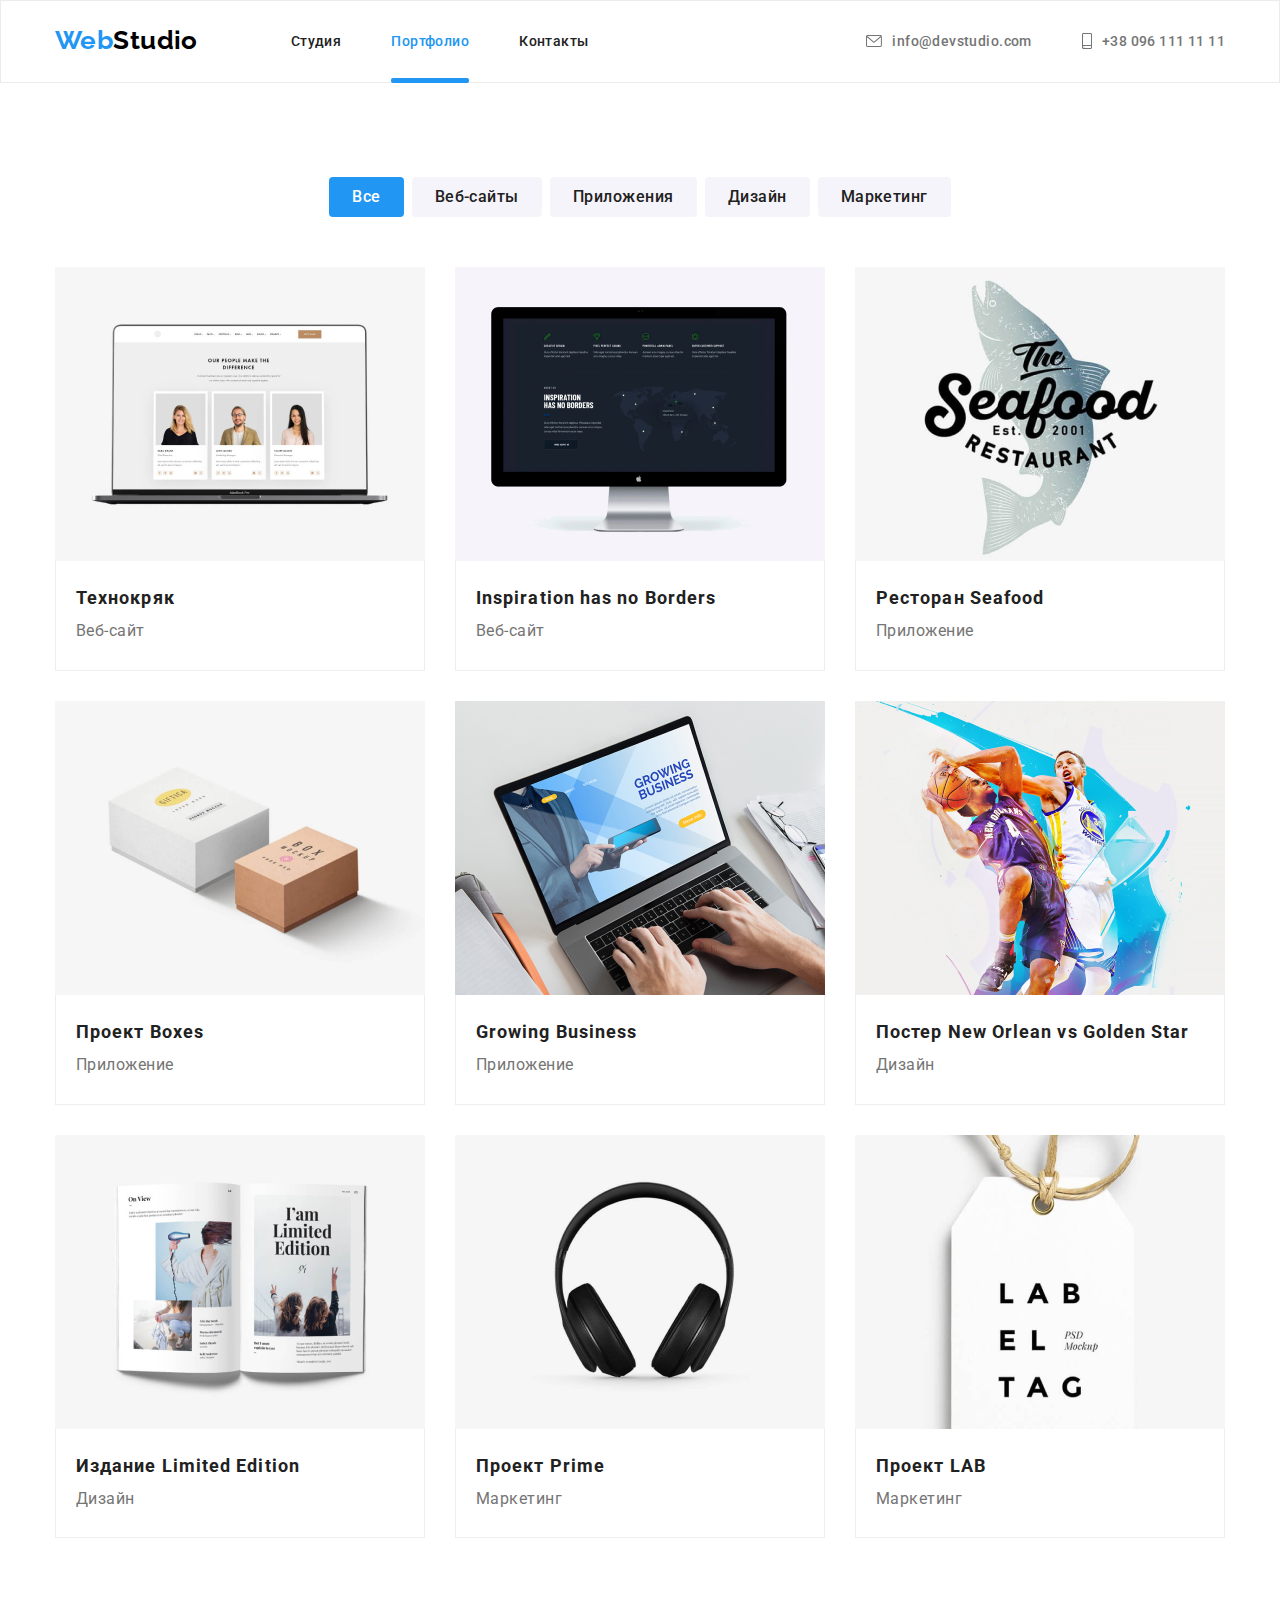
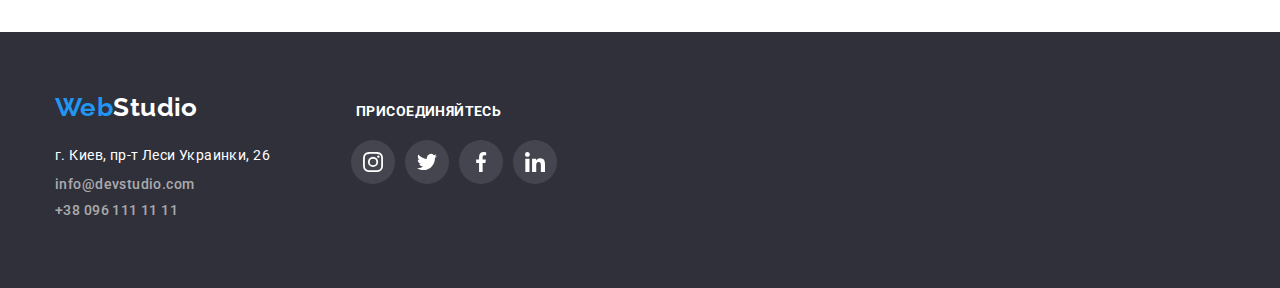
==== portfolio.html @ 70e54691 "copy" ====
<!DOCTYPE html>
<html lang="ru">

<head>
    <meta charset="UTF-8">
    <meta http-equiv="X-UA-Compatible" content="IE=edge">
    <meta name="viewport" content="width=device-width, initial-scale=1.0">
    <title>Web studio</title>

    <link rel="preconnect" href="https://fonts.googleapis.com">
    <link rel="preconnect" href="https://fonts.gstatic.com" crossorigin>
    <link
        href="https://fonts.googleapis.com/css2?family=Raleway:wght@400;700&family=Roboto:wght@400;500;700;900&display=swap"
        rel="stylesheet">

    <link rel="stylesheet" href="https://cdnjs.cloudflare.com/ajax/libs/modern-normalize/1.1.0/modern-normalize.min.css">

    <link rel="stylesheet" href="./CSS/style.css">
</head>

<body>

    <!-- Шапка  -->
    <header class="page-header">
        <div class="container main-nav cont-size">
            <nav class="main-nav">
                <div class="logohead"><a class="logo" href="index.html">Web<span class="studio-head">Studio</span></a></div>
                <ul class="site-nav list">
                    <li class="item"><a href="./index.html" class="link menu-link">Студия</a></li>
                    <li class="item"><a href="./portfolio.html" class="link menu-link current">Портфолио</a></li>
                    <li class="item"><a href="" class="link menu-link">Контакты</a></li>
                </ul>
            </nav>
    
            <ul class="contacts list cont-list">
                <li class="item item-icon">
                    <a href="mailto:info@devstudio.com" class="link">
                        <svg class="icon icon-header" width="16" height="12">
                            <use class="hover" href="./Img/symbol-defs.svg#icon-envelope"></use>
                        </svg>
                        info@devstudio.com</a></li>
            
                <li class="item item-icon">
                    <a href="tel:+380961111111" class="link">
                        <svg class="icon icon-header" width="10" height="16">
                            <use class="hover" href="./Img/symbol-defs.svg#icon-smartphone"></use>
                        </svg>
                        +38 096 111 11 11</a></li>
            </ul>
        </div>
    </header>

    <!-- Портфолио -->
        <main>
            <section class="section portfolio">
                    <div class="container filtr-cont flex-container">
                        <h1 class="visually-hidden">Портфолио</h1>
                            <ul class="filtr list">
                                <li class="button-item">
                                    <button type="button" class="button all">Все</button>
                                </li>

                                <li class="button-item">
                                    <button type="button" class="button">Веб-сайты</button>
                                </li>

                                <li class="button-item">
                                    <button type="button" class="button">Приложения</button>
                                </li>

                                <li class="button-item">
                                    <button type="button" class="button">Дизайн</button>
                                </li>

                                <li class="button-item">
                                    <button type="button" class="button">Маркетинг</button>
                                </li>
                            </ul>
                        
                            <ul class="cards list flex-cards">
                                <li class="flex-element">
                                    <a class="link link-card" href="">
                                        <div class="overlay thumb">
                                            <img src="./Img/portfolio/web-site/img-1.jpg" alt="картинка" width="370" height="294">
                                            <p class="overlay-text">
                                                Технокряк это современная площадка распространения коронавируса. Компании используют эту платформу для цифрового
                                                шпионажа и атак на защищённые сервера конкурентов.
                                            </p>
                                        </div>
                                        <div class="info-card">
                                            <h2 class="card-header">Технокряк</h2>
                                            <p class="card-tittle">Веб-сайт</p>
                                        </div>
                                    </a>
                                </li>

                                <li class="flex-element">
                                    <a class="link link-card" href="">
                                        <div class="overlay thumb">
                                            <img src="./Img/portfolio/web-site/img.jpg" alt="картинка" width="370" height="294">
                                            <p class="overlay-text">
                                                Технокряк это современная площадка распространения коронавируса. Компании используют эту платформу для цифрового
                                                шпионажа и атак на защищённые сервера конкурентов.
                                            </p>
                                        </div>
                                        
                                        <div class="info-card">
                                            <h2 class="card-header" lang="en">Inspiration has no Borders</h2>
                                            <p class="card-tittle">Веб-сайт</p>
                                        </div>
                                    </a>
                                </li>

                                <li class="flex-element">
                                    <a class="link link-card" href="">
                                        <div class="overlay thumb">
                                            <img src="./Img/portfolio/programs/img.jpg" alt="картинка" width="370" height="294">
                                            <p class="overlay-text">
                                                Технокряк это современная площадка распространения коронавируса. Компании используют эту платформу для цифрового
                                                шпионажа и атак на защищённые сервера конкурентов.
                                            </p>
                                        </div>
                                        
                                        <div class="info-card">
                                            <h2 class="card-header">Ресторан Seafood</h2>
                                            <p class="card-tittle">Приложение</p>
                                        </div>
                                    </a>
                                </li>

                                <li class="flex-element">
                                    <a class="link link-card" href="">
                                        <div class="overlay thumb">
                                            <img src="./Img/portfolio/programs/img-1.jpg" alt="картинка" width="370" height="294">
                                            <p class="overlay-text">
                                                Технокряк это современная площадка распространения коронавируса. Компании используют эту платформу для цифрового
                                                шпионажа и атак на защищённые сервера конкурентов.
                                            </p>
                                        </div>
                                        
                                        <div class="info-card">
                                            <h2 class="card-header">Проект Boxes</h2>
                                            <p class="card-tittle">Приложение</p>
                                        </div>
                                    </a>
                                </li>

                                <li class="flex-element">
                                    <a class="link link-card" href="">
                                        <div class="overlay thumb">
                                            <img src="./Img/portfolio/programs/img-2.jpg" alt="картинка" width="370" height="294">
                                            <p class="overlay-text">
                                                Технокряк это современная площадка распространения коронавируса. Компании используют эту платформу для цифрового
                                                шпионажа и атак на защищённые сервера конкурентов.
                                            </p>
                                        </div>
                                        
                                        <div class="info-card">
                                            <h2 class="card-header">Growing Business</h2>
                                            <p class="card-tittle">Приложение</p>
                                        </div>
                                    </a>
                                </li>

                                <li class="flex-element">
                                    <a class="link link-card" href="">
                                        <div class="overlay thumb">
                                            <img src="./Img/portfolio/disain/img.jpg" alt="картинка" width="370" height="294">
                                            <p class="overlay-text">
                                                Технокряк это современная площадка распространения коронавируса. Компании используют эту платформу для цифрового
                                                шпионажа и атак на защищённые сервера конкурентов.
                                            </p>
                                        </div>
                                        
                                        <div class="info-card">
                                            <h2 class="card-header">Постер New Orlean vs Golden Star</h2>
                                            <p class="card-tittle">Дизайн</p>
                                        </div>
                                    </a>
                                </li>

                                <li class="flex-element">
                                    <a class="link link-card" href="">
                                        <div class="overlay thumb">
                                            <img src="./Img/portfolio/disain/img-1.jpg" alt="картинка" width="370" height="294">
                                            <p class="overlay-text">
                                                Технокряк это современная площадка распространения коронавируса. Компании используют эту платформу для цифрового
                                                шпионажа и атак на защищённые сервера конкурентов.
                                            </p>
                                        </div>
                                        
                                        <div class="info-card">
                                            <h2 class="card-header">Издание Limited Edition</h2>
                                            <p class="card-tittle">Дизайн</p>
                                        </div>
                                    </a>
                                </li>

                                <li class="flex-element">
                                    <a class="link link-card" href="">
                                        <div class="overlay thumb">
                                            <img src="./Img/portfolio/marketing/img.jpg" alt="картинка" width="370" height="294">
                                            <p class="overlay-text">
                                                Технокряк это современная площадка распространения коронавируса. Компании используют эту платформу для цифрового
                                                шпионажа и атак на защищённые сервера конкурентов.
                                            </p>
                                        </div>
                                        
                                        <div class="info-card">
                                            <h2 class="card-header">Проект Prime</h2>
                                            <p class="card-tittle">Маркетинг</p>
                                        </div>
                                    </a>
                                </li>

                                <li class="flex-element">
                                    <a class="link link-card" href="">
                                        <div class="overlay thumb">
                                            <img src="./Img/portfolio/marketing/img-1.jpg" alt="картинка" width="370" height="294">
                                            <p class="overlay-text">
                                                Технокряк это современная площадка распространения коронавируса. Компании используют эту платформу для цифрового
                                                шпионажа и атак на защищённые сервера конкурентов.
                                            </p>
                                        </div>
                                        
                                        <div class="info-card">
                                            <h2 class="card-header">Проект LAB</h2>
                                            <p class="card-tittle">Маркетинг</p>
                                        </div>
                                    </a>
                                </li>                                                      
                            </ul>
                        </div>
                
            </section>
        </main>

    <!-- Футер -->
    <footer class="footer">
        <div class="container posicion-foot">
            <div class=" container-footer">
                <a class="logo footer-logo" href="">Web<span class="studio">Studio</span></a>
                <address class="adres">
                    <a class="place placed" href="" target="_blank" rel="noopener noreferrer">г. Киев, пр-т Леси Украинки,
                        26</a>
                    <ul class="contacts list contacts-footer">
                        <li class="item"> <a href="mailto:info@devstudio.com" class="link">info@devstudio.com</a></li>
                        <li class="item"> <a href="tel:+380961111111" class="link">+38 096 111 11 11</a></li>
                    </ul>
                </address>
            </div>
            <div class="soc-container-footer">
                <p class="join">присоединяйтесь</p>
                <ul class="social-links">
                    <li class="soc-foot-item">
                        <a href="" class="link soc-link soc-footer">
                            <svg class="icon soc-icon icon-footer" width="20" height="20">
                                <use href="./Img/symbol-defs.svg#icon-instagram-2"></use>
                            </svg>
                        </a>
                    </li>
    
                    <li class="soc-foot-item">
                        <a href="" class="link soc-link soc-footer">
                            <svg class="icon soc-icon icon-footer" width="20" height="20">
                                <use href="./Img/symbol-defs.svg#icon-twitter-1"></use>
                            </svg>
                        </a>
                    </li>
    
                    <li class="soc-foot-item">
                        <a href="" class="link soc-link soc-footer">
                            <svg class="icon soc-icon icon-footer" width="20" height="20">
                                <use href="./Img/symbol-defs.svg#icon-facebook-1"></use>
                            </svg>
                        </a>
                    </li>
    
                    <li class="soc-foot-item">
                        <a href="" class="link soc-link soc-footer">
                            <svg class="icon soc-icon icon-footer" width="20" height="20">
                                <use href="./Img/symbol-defs.svg#icon-linkedin-1"></use>
                            </svg>
                        </a>
                    </li>
                </ul>
            </div>
        </div>
    </footer>


</body>
</html>
---- CSS/style.css ----
html {
  box-sizing: border-box;
}

*,
*::before,
*::after {
  box-sizing: inherit;
}

:root {
  --p-text-color: #757575;
  --brand-color: #2196f3;
  --h-text-color: #212121;
  --ptimary-lighte-color: #fff;
  --background-color-foot-and-hero: #2f303a;
  --bg-color: #f5f4fa;
  --bg-cards: #eeeeee;
  --color-icon: #afb1b8;
  --timing-function: cubic-bezier(0.4, 0, 0.2, 1);
}

/* Утилиты */
h1,
h2,
h3,
h4,
h5,
h6 {
  font-family: Roboto;
  font-weight: 700;

  margin-top: 0;
  margin-bottom: 0;
}

p {
  margin-top: 0;
  margin-bottom: 0;
}

body {
  font-family: "Roboto", sans-serif;
  font-style: normal;
  font-weight: normal;
  font-size: 14px;
  line-height: 1.71;

  letter-spacing: 0.03em;
  background-color: var(--ptimary-lighte-color);
}

button {
  font-family: Roboto;
  border: 1px solid transparent;
  border-radius: 4px;
}

.header {
  margin-bottom: 10px;
}

.name {
  margin-bottom: 10px;
}

.list {
  padding: 0;
  margin: 0;
  list-style: none;
}

.section {
  /* padding-top: 94px; */
  padding-bottom: 94px;
}

/* main nav */
.main-nav {
  display: flex;
  align-items: center;
}

/* site nav */
.logo {
  font-family: Raleway;
  font-weight: 700;
  font-size: 26px;
  line-height: 1.2;
  text-decoration: none;
  color: var(--brand-color);
}

/* .logo .web {
  color: var(--brand-color);
} */

.studio-head {
  color: #000;
}

.logohead .logo {
  padding-top: 24px;
  padding-bottom: 24px;
}

.container {
  max-width: 1200px;
  margin-left: auto;
  margin-right: auto;
  padding-left: 15px;
  padding-right: 15px;
  /* margin-bottom: 94px; */

  /* outline: 1px solid tomato; */
}

.container.main-nav {
  margin-bottom: 0;
}

.container.cont-size {
  width: 1200px;
}

/* .page-header {
  margin-bottom: -94px;
} */

.site-nav {
  position: relative;
  display: flex;
  margin-left: 93px;
}

.site-nav .link {
  display: block;
  padding-top: 32px;
  padding-bottom: 32px;

  color: var(--h-text-color);

  font-family: Roboto;
  font-weight: 500;
  font-size: 14px;
  line-height: 1.2;
  text-decoration: none;

  transition-property: color;
  transition-duration: 250ms;
  transition-timing-function: cubic-bezier(0.4, 0, 0.2, 1);
}

.site-nav .link:hover,
.site-nav .link:focus {
  color: var(--brand-color);
}

.menu-link {
  position: relative;
  display: block;
}

.current.menu-link::after {
  content: "";

  position: absolute;
  bottom: -1px;
  left: 0;

  display: block;
  width: 100%;
  height: 5px;
  background-color: var(--brand-color);
  border-radius: 2px;

  transform: scaleX(1);
  transition: transform 250ms var(--timing-function);
}

.menu-link:hover::after,
.menu-link:focus::after {
  transform: scaleX(1);
}

.menu-link::after {
  content: "";

  position: absolute;
  bottom: -1px;
  left: 0;

  display: block;
  width: 100%;
  height: 5px;
  background-color: var(--brand-color);
  border-radius: 2px;

  transform: scaleX(0);
  transition: transform 250ms var(--timing-function);
}

.cont-list .link {
  padding-top: 32px;
  padding-bottom: 32px;
}

.cont-list {
  display: flex;
}

.site-nav .link.current {
  color: var(--brand-color);
}

.site-nav .item:not(:last-child) {
  margin-right: 50px;
}

.contacts {
  display: flex;
  margin-left: auto;
}

.contacts .item + .item {
  margin-left: 50px;
}

.contacts .link {
  display: flex;
  align-items: center;
  color: var(--p-text-color);

  font-family: Roboto;
  font-weight: 500;
  font-size: 14px;
  line-height: 1.2;
  text-decoration: none;

  transition-property: color;
  transition-duration: 250ms;
  transition-timing-function: cubic-bezier(0.4, 0, 0.2, 1);
}
.contacts .link:hover,
.contacts .link:focus {
  color: var(--brand-color);
}

.icon {
  fill: #757575;
}

.icon-header {
  margin-right: 10px;
}

.item-icon svg {
  transition-property: fill;
  transition-duration: 250ms;
  transition-timing-function: cubic-bezier(0.4, 0, 0.2, 1);
}

.item-icon:hover svg,
.item-icon:focus svg {
  fill: var(--brand-color);
}

.link:focus svg {
  fill: var(--brand-color);
}

/* Герой */
.hero .heading {
  color: var(--ptimary-lighte-color);
  font-family: Roboto;
  font-weight: 900;
  margin-top: 0;
  margin-bottom: 30px;

  font-size: 44px;
  line-height: 1.2;

  letter-spacing: 0.06em;
  text-transform: uppercase;
}

.hero {
  background-color: var(--background-color-foot-and-hero);
  text-align: center;

  padding-top: 200px;
  padding-bottom: 200px;

  max-width: 1600px;
  height: 600px;
  margin-right: auto;
  margin-left: auto;

  background-image: linear-gradient(
      to right,
      rgba(47, 48, 58, 0.4),
      rgba(47, 48, 58, 0.4)
    ),
    url("../Img/Фон/Img-min.jpg");
  background-repeat: no-repeat;
  background-position: center;
  background-size: cover;
}

.hero .button {
  color: var(--ptimary-lighte-color);
  background-color: var(--brand-color);
  padding: 10px 32px;

  font-weight: 700;
  font-size: 16px;
  line-height: 1.87;
  text-align: center;
  letter-spacing: 0.06em;

  min-width: 200px;

  box-shadow: 0px 4px 4px rgba(0, 0, 0, 0.15);
  border-radius: 4px;

  transition-property: background-color;
  transition-duration: 250ms;
  transition-timing-function: cubic-bezier(0.4, 0, 0.2, 1);
}

.hero .button:hover,
.hero .button:focus {
  cursor: pointer;
}

/* Преимущества */

.section-benef {
  padding-top: 94px;
  padding-bottom: 94px;
}

.benefits {
  display: flex;
  justify-content: center;
}

.benefits .item {
  width: 270px;
  margin-right: 30px;
}

.benefits .item:last-child {
  margin-right: 0;
}

.benefits .item:nth-last-child(4n + 1) {
  padding-right: 0;
}

.list.benefits .header {
  margin-bottom: 10px;
}

.list .tittle {
  color: var(--p-text-color);
}

.benefits .header {
  font-size: 14px;
  line-height: 1.2;
  text-transform: uppercase;
}

.benefits .tittle {
  font-family: Roboto;
  font-size: 14px;
  line-height: 24px;
  letter-spacing: 0.03em;
}

/* .benefits .item::before {
  content: "";
  display: block;
  height: 120px;
  margin-bottom: 30px;

  background: #f5f4fa;
  border-radius: 4px;
}

.benefits .item-antena::before {
  background-image: url("../Img/Icon/antenna.svg");
  background-size: 70px 70px;
  background-position: center;
  background-repeat: no-repeat;
}

.benefits .item-clock::before {
  background-image: url("../Img/Icon/clock.svg");
  background-size: 70px 70px;
  background-position: center;
  background-repeat: no-repeat;
}

.benefits .item-diagrama::before {
  background-image: url("../Img/Icon/diagram.svg");
  background-size: 70px 70px;
  background-position: center;
  background-repeat: no-repeat;
}

.benefits .item-astronaut::before {
  background-image: url("../Img/Icon/astronaut.svg");
  background-size: 70px 70px;
  background-position: center;
  background-repeat: no-repeat;
} */

.icon-benefits {
  fill: var(--h-text-color);
  text-align: center;
}

.cont-icon {
  width: 270px;
  height: 120px;
  display: flex;
  justify-content: center;
  align-items: center;
  margin-bottom: 30px;

  background: var(--bg-color);
  border-radius: 4px;
}

/* Чем занимаемся */

.work {
  padding-bottom: 94px;
}

.work .header {
  font-size: 36px;
  line-height: 1.2;
  text-align: center;
}

.our-work {
  display: flex;
  justify-content: center;
}

.container .header {
  margin-bottom: 50px;
}

.our-work .item {
  position: relative;
  margin-right: 30px;
}

.our-work .item:nth-last-child(3n + 1) {
  margin-right: 0;
}

.box-bg {
  position: absolute;
  bottom: 7px;
  left: 0;

  display: flex;
  justify-content: center;
  align-items: center;
  width: 100%;
  height: 70px;
  background-color: rgba(47, 48, 58, 0.8);
}

.box-text {
  /* position: absolute;
  bottom: 5px;
  left: 10px; */

  font-family: Roboto;
  font-style: normal;
  font-weight: 700;
  font-size: 14px;
  line-height: 1.13;
  text-align: center;
  letter-spacing: 0.03em;
  text-transform: uppercase;
  color: var(--ptimary-lighte-color);
}

/* Наша команда */
.our-team {
  display: flex;
  justify-content: center;
}

.our-team .item {
  text-align: center;
  margin-right: 30px;

  background-color: #ffffff;
  box-shadow: 0px 1px 3px rgba(0, 0, 0, 0.12), 0px 1px 1px rgba(0, 0, 0, 0.14),
    0px 2px 1px rgba(0, 0, 0, 0.2);
  border-radius: 0px 0px 4px 4px;
}

.our-team .item:nth-last-child(4n + 1) {
  margin-right: 0;
}

.soc-container {
  display: flex;
  justify-content: center;
}

.social-links {
  display: flex;
  justify-content: center;
  align-items: center;
  height: 44px;
  width: 206px;

  padding-left: 0;
  margin-bottom: 0;
  margin-top: 0;

  list-style: none;
}

.social-item {
  margin-right: 10px;
}

.social-links .link {
  display: flex;
  justify-content: center;
  align-items: center;
  width: 44px;
  height: 44px;
  border-radius: 50%;
  color: #afb1b8;

  transition-property: background-color, color;
  transition-duration: 250ms;
  transition-timing-function: cubic-bezier(0.4, 0, 0.2, 1);
}

.social-links .link:hover,
.social-links .link:focus {
  background-color: var(--brand-color);
}

.soc-link:hover svg,
.soc-link:focus svg {
  fill: var(--ptimary-lighte-color);
}

.soc-icon {
  fill: currentColor;
}

.item-text .tittle {
  margin-bottom: 16px;
}

.item-text {
  padding: 30px 32px;
}

.team {
  padding-top: 94px;
  padding-bottom: 94px;

  background-color: var(--bg-color);
}

.team .header {
  font-size: 36px;
  line-height: 1.2;
  text-align: center;

  margin-bottom: 50px;
}

.team-img {
  display: block;
  max-width: 100%;
  height: auto;
}

.name {
  font-weight: 500;
  font-size: 16px;
  line-height: 1.2;
}

.list .tittle {
  color: var(--p-text-color);
}

.list .name {
  color: var(--h-text-color);
}

/* Футер */
.footer {
  padding-top: 60px;
  padding-bottom: 60px;

  background-color: var(--background-color-foot-and-hero);
  text-decoration: none;
}

.footer-logo {
  display: block;
  width: 145px;
  margin-bottom: 20px;
}

/* .footer .container {
  margin-bottom: -94px;
  margin-top: -94px;
} */

.studio {
  color: var(--ptimary-lighte-color);
}

.adres {
  font-family: Roboto;
  font-style: normal;
  font-size: 14px;
  line-height: 1.7;
  text-decoration: none;

  width: 231px;
}

.adres .place {
  color: var(--ptimary-lighte-color);
  text-decoration: none;
}

.placed {
  display: block;
  margin-bottom: 9px;
}

.adres .link {
  color: rgba(255, 255, 255, 0.6);
}

.contacts-footer {
  display: block;
}

.contacts.contacts-footer .item {
  margin-bottom: 9px;
  margin-left: 0;
}

.posicion-foot {
  display: flex;
  align-items: baseline;
}

.container-footer {
  margin-right: 70px;
}

.soc-container-footer {
}

.join {
  font-family: Roboto;
  font-weight: 700;
  font-size: 14px;
  line-height: 1.18;
  letter-spacing: 0.03em;
  text-transform: uppercase;

  color: var(--ptimary-lighte-color);

  margin-bottom: 20px;
}

.soc-footer {
  background-color: rgba(255, 255, 255, 0.1);

  transition-property: background-color;
  transition-duration: 250ms;
  transition-timing-function: cubic-bezier(0.4, 0, 0.2, 1);
}

.icon-footer {
  fill: var(--ptimary-lighte-color);
}

/* -----Постоянные клиенты------*/

.section-clients {
  padding: 94px 0;
}

.container-clients {
  text-align: center;
}

.tittle-clients {
  font-family: Roboto;
  font-weight: 700;
  font-size: 36px;
  line-height: 1.17;
  text-align: center;
  letter-spacing: 0.03em;

  color: var(--h-text-color);
  margin-bottom: 50px;
}

.clients {
  display: flex;
  align-items: center;
  justify-content: center;

  list-style: none;
  padding: 0;
  margin: 0;
}

.item-client {
  margin-right: 30px;
}

.item-client:last-child {
  margin-right: 0;
}

.icon-client {
  fill: var(--color-icon);
}

/* .icon-client:hover,
.icon-client:focus {
  fill: var(--brand-color);
} */

.link-client {
  display: flex;
  align-items: center;
  justify-content: center;
  width: 170px;
  height: 92px;
  border: 1px solid var(--color-icon);
  border-radius: 4px;

  transition-property: border;
  transition-duration: 250ms;
  transition-timing-function: cubic-bezier(0.4, 0, 0.2, 1);
}

.link-client svg {
  transition-property: fill;
  transition-duration: 250ms;
  transition-timing-function: cubic-bezier(0.4, 0, 0.2, 1);
}

.link-client:hover,
.link-client:focus {
  fill: var(--brand-color);
  border: 1px solid var(--brand-color);
}

.link-client:hover svg,
.link-client:focus svg {
  fill: var(--brand-color);
}

.soc-foot-item {
  margin-right: 10px;
}

/* Портфолио */

.page-header {
  border: 1px solid #ececec;
}

.visually-hidden {
  position: absolute !important;
  clip: rect(1px 1px 1px 1px);
  clip: rect(1px, 1px, 1px, 1px);
  padding: 0 !important;
  border: 0 !important;
  height: 1px !important;
  width: 1px !important;
  overflow: hidden;
}

/* Фильтр */

.content {
  width: 1200px;
  justify-content: center;
  margin-right: auto;
  margin-left: auto;
}

.filtr-cont {
  display: flex;
  justify-content: center;
  flex-wrap: wrap;

  width: 1170px;
  /* margin-bottom: 50px; */
}

.portfolio {
  padding-top: 94px;
}

.portfolio a {
  text-decoration: none;
}

/* .portfolio a:hover,
.portfolio a:focus {
  text-decoration: underline;
  text-decoration-color: var(--brand-color);
} */

.filtr {
  display: flex;
  justify-content: center;

  /* font-weight: 500;
  font-size: 16px;
  line-height: 1.62;

  text-align: center;
  letter-spacing: 0.03em; */
  margin-bottom: 50px;
}

.filtr .button.all {
  color: var(--ptimary-lighte-color);
  background-color: var(--brand-color);

  margin-left: 0;
}

.filtr .button {
  color: var(--h-text-color);
  background-color: #f5f4fa;

  padding: 6px 22px;
  margin-left: 8px;

  font-weight: 500;
  font-size: 16px;
  line-height: 1.62;

  text-align: center;
  letter-spacing: 0.03em;

  transition-property: background-color, color;
  transition-duration: 250ms;
  transition-timing-function: cubic-bezier(0.4, 0, 0.2, 1);
}

.filtr .button:hover,
.filtr .button:focus {
  color: var(--ptimary-lighte-color);
  background-color: var(--brand-color);
  cursor: pointer;

  box-shadow: 0px 3px 1px rgba(0, 0, 0, 0.1), 0px 1px 2px rgba(0, 0, 0, 0.08),
    0px 2px 2px rgba(0, 0, 0, 0.12);
}

/* Карточки */

/* .cards.list {
  justify-content: center;
} */

.cards .card-header {
  font-size: 18px;
  line-height: 2;
  color: var(--h-text-color);

  letter-spacing: 0.06em;
}

.cards .card-tittle {
  font-weight: 400;
  font-size: 16px;
  line-height: 1.87;

  letter-spacing: 0.03em;
  color: var(--p-text-color);
}

.container.flex-container {
  width: 1200px;
  padding-right: 15px;
  padding-left: 15px;
  margin-right: auto;
  margin-left: auto;

  justify-content: center;
}

.flex-cards {
  display: flex;
  flex-wrap: wrap;

  margin-right: -30px;
  margin-bottom: -30px;
}

.flex-cards .flex-element {
  flex-basis: calc(100% / 3 - 30px);
}

.flex-element {
  margin-right: 30px;
  margin-bottom: 30px;
}

.flex-element:nth-child(3n) {
  margin-right: 0;
}

.flex-element:nth-last-child(-n + 3) {
  margin-bottom: 30px;
}

/* .flex-element:hover,
.flex-element:focus {
  box-shadow: 0px 1px 1px rgba(0, 0, 0, 0.12), 0px 4px 4px rgba(0, 0, 0, 0.06),
    1px 4px 6px rgba(0, 0, 0, 0.16);
} */

.info-card {
  padding: 24px 20px;
  margin-top: -5px;
  border: 1px solid var(--bg-cards);
  border-top: none;
}

.link-card {
  display: block;
  text-decoration: none;
}

.link-card:hover,
.link-card:focus {
  box-shadow: 0px 1px 1px rgba(0, 0, 0, 0.12), 0px 4px 4px rgba(0, 0, 0, 0.06),
    1px 4px 6px rgba(0, 0, 0, 0.16);
}

.thumb::before {
  display: inline-block;
  position: absolute;
  content: "";
  background-color: rgba(33, 150, 243, 0.9);
  width: 100%;
  height: 100%;

  transform: translateY(calc(50% + 150px));
  opacity: 1;
  transition: transform 250ms cubic-bezier(0.4, 0, 0.2, 1),
    opacity 250ms cubic-bezier(0.4, 0, 0.2, 1);
}

.link-card:hover .thumb::before,
.link-card:focus .thumb::before {
  opacity: 1;
  transform: translateY(0%);
}

.overlay {
  position: relative;
  display: flex;
  overflow: hidden;
}

.overlay-text {
  position: absolute;

  display: flex;
  justify-content: center;
  align-items: center;
  padding: 0 24px;
  width: 100%;
  height: 100%;

  transform: translateY(calc(50% + 150px));
  opacity: 0;
  transition: transform 250ms cubic-bezier(0.4, 0, 0.2, 1),
    opacity 250ms cubic-bezier(0.4, 0, 0.2, 1);

  font-family: Roboto;
  font-weight: 400;
  font-size: 18px;
  line-height: 1.56;
  letter-spacing: 0.03em;
  color: var(--ptimary-lighte-color);
}

.link-card:hover .overlay-text,
.link-card:focus .overlay-text {
  opacity: 1;
  transform: translateY(0%);
}

.backdrop.is-hidden {
  opacity: 0;
  pointer-events: none;
}

.backdrop.is-hidden .modal {
  transform: translate(-50%, -50%) scaleX(1.1);
}

.backdrop {
  position: fixed;
  top: 0;
  left: 0;
  width: 100%;
  height: 100%;

  background-color: rgba(0, 0, 0, 0.2);

  opacity: 1;
  transition: opacity 250ms var(--timing-function);
}

.modal {
  position: absolute;
  top: 50%;
  left: 50%;

  min-width: 528px;
  min-height: 581px;

  background: #ffffff;
  box-shadow: 0px 1px 3px rgba(0, 0, 0, 0.12), 0px 1px 1px rgba(0, 0, 0, 0.14),
    0px 2px 1px rgba(0, 0, 0, 0.2);
  border-radius: 4px;

  transform: translate(-50%, -50%) scaleX(1);
  transition: transform 250ms var(--timing-function);
}

.modal-button {
  position: absolute;
  top: 8px;
  right: 8px;

  width: 30px;
  height: 30px;
  border-radius: 50%;
}

.close-button {
  position: absolute;
  top: 5px;
  right: 5px;

  width: 18px;
  height: 18px;
}
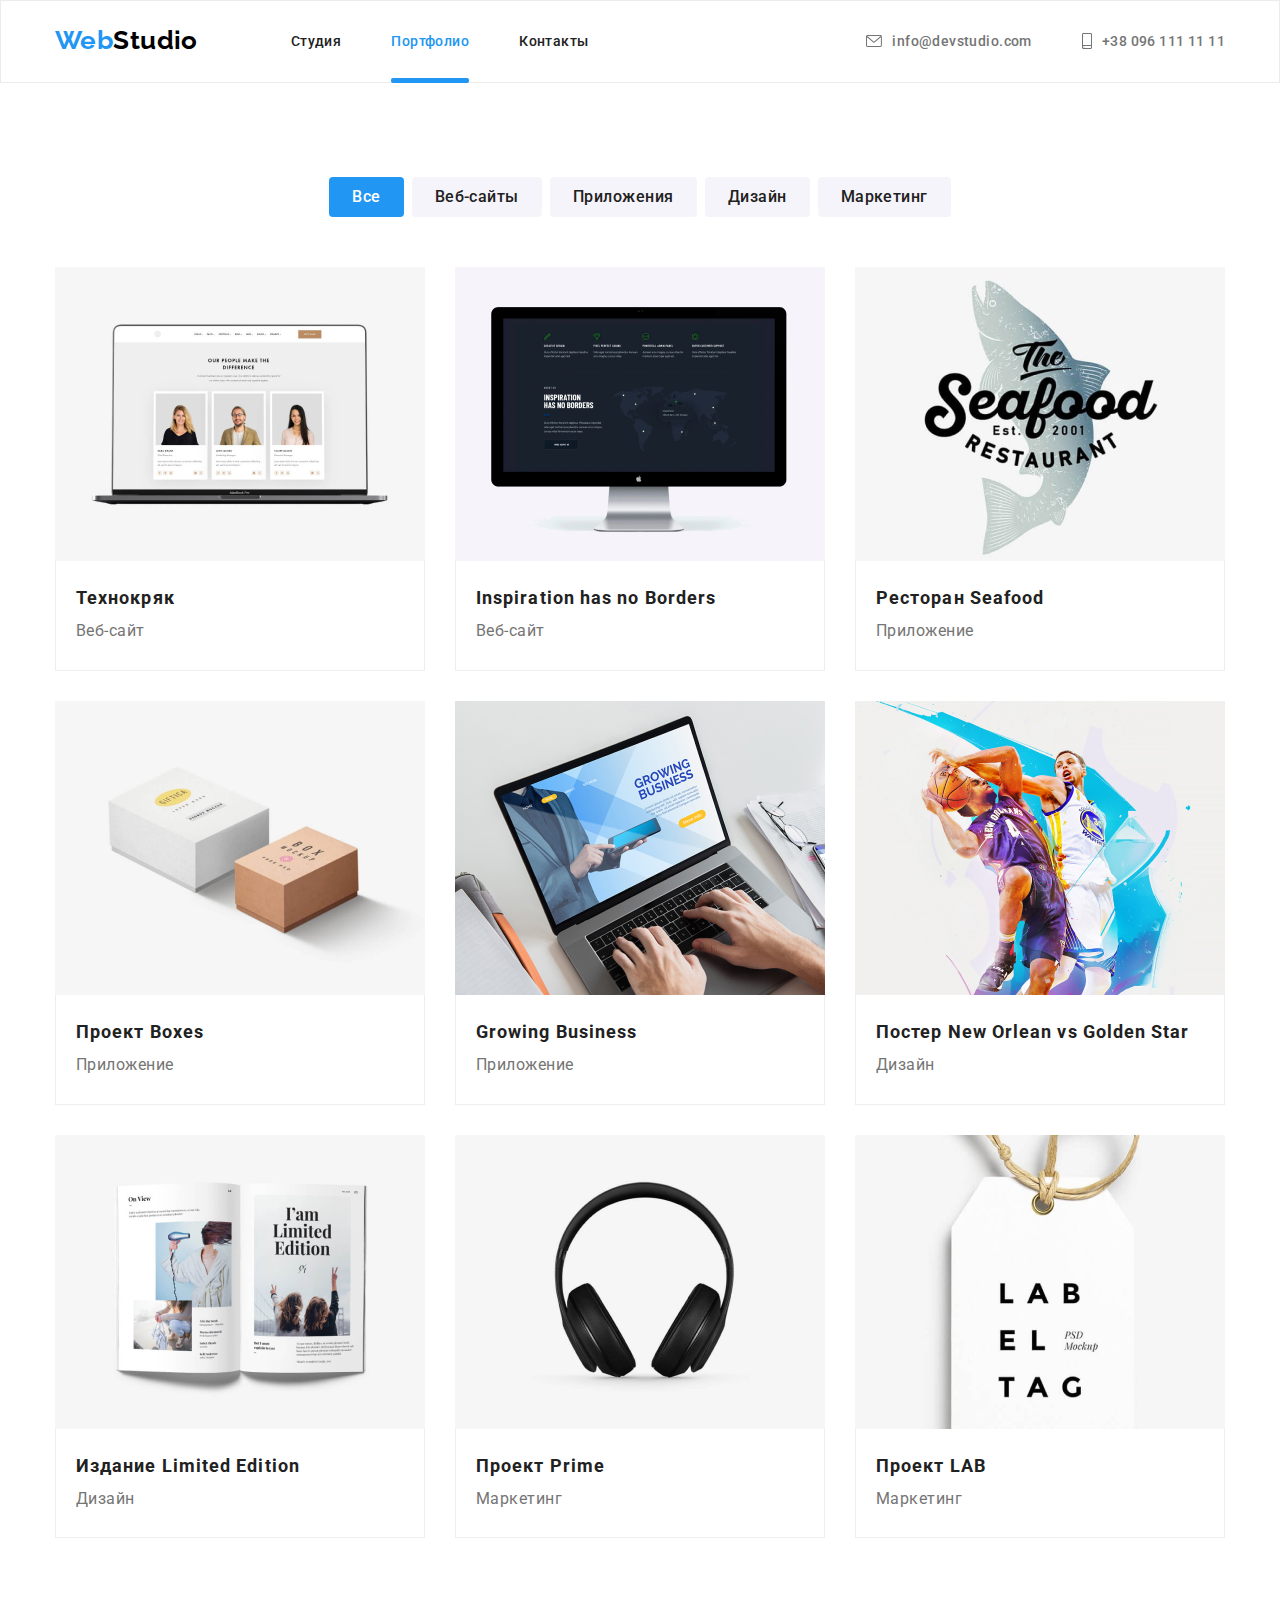
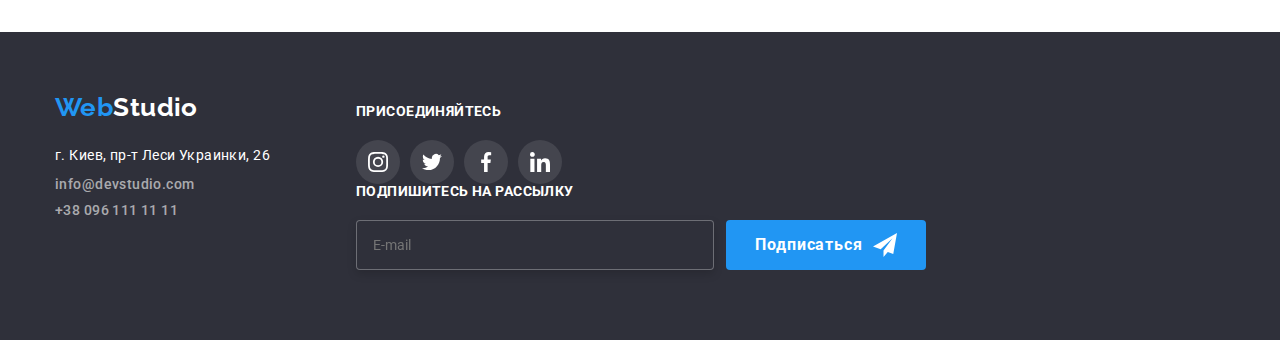
==== commit e1b0a3f2: "portfolio" ====
--- a/portfolio.html
+++ b/portfolio.html
@@ -284,6 +284,26 @@
                         </a>
                     </li>
                 </ul>
+
+                <div class="mailig">
+                    <p class="mailing-title">
+                        Подпишитесь на рассылку
+                    </p>
+                    <div class="form-field-footer">
+                        <form action="#" class="form-field ">
+                            <label class="" for="footer-email"></label>
+                            <input class="input-footer" id="footer-email" type="email" name="email" placeholder="E-mail">
+                        </form>
+                        <button type="submit" class="but-send">
+                            Подписаться
+                            <svg class="icon-send" width="24" height="24">
+                                <use href="./Img/symbol-defs.svg#icon-icon-send"></use>
+                            </svg>
+                        </button>
+                    </div>
+                
+                </div>
+                
             </div>
         </div>
     </footer>
--- a/CSS/style.css
+++ b/CSS/style.css
@@ -56,6 +56,11 @@
   border-radius: 4px;
 }
 
+input {
+  padding: 0;
+  border: none;
+}
+
 .header {
   margin-bottom: 10px;
 }
@@ -674,6 +679,7 @@
 }
 
 .soc-container-footer {
+  margin-right: 93px;
 }
 
 .join {
@@ -783,6 +789,10 @@
 
 .soc-foot-item {
   margin-right: 10px;
+}
+
+.soc-foot-item:last-child {
+  margin-right: 0;
 }
 
 /* Портфолио */
@@ -847,6 +857,14 @@
   margin-bottom: 50px;
 }
 
+.button-item {
+  margin-right: 8px;
+}
+
+.button-item:last-child {
+  margin-right: 0;
+}
+
 .filtr .button.all {
   color: var(--ptimary-lighte-color);
   background-color: var(--brand-color);
@@ -859,7 +877,6 @@
   background-color: #f5f4fa;
 
   padding: 6px 22px;
-  margin-left: 8px;
 
   font-weight: 500;
   font-size: 16px;
@@ -868,7 +885,7 @@
   text-align: center;
   letter-spacing: 0.03em;
 
-  transition-property: background-color, color;
+  transition-property: background-color, color, box-shadow;
   transition-duration: 250ms;
   transition-timing-function: cubic-bezier(0.4, 0, 0.2, 1);
 }
@@ -957,6 +974,8 @@
 .link-card {
   display: block;
   text-decoration: none;
+
+  transition: box-shadow 250ms linear;
 }
 
 .link-card:hover,
@@ -1047,7 +1066,7 @@
   top: 50%;
   left: 50%;
 
-  min-width: 528px;
+  width: 528px;
   min-height: 581px;
 
   background: #ffffff;
@@ -1076,4 +1095,240 @@
 
   width: 18px;
   height: 18px;
-}
+
+  transition: fill 250ms var(--timing-function);
+}
+
+.modal-button:hover,
+.modal-button:focus {
+  cursor: pointer;
+  fill: var(--brand-color);
+}
+
+/* Форма рассылки футер */
+
+.form-field-footer {
+  display: flex;
+  flex-wrap: nowrap;
+}
+
+.mailig {
+  width: 570px;
+}
+
+.mailing-title {
+  display: block;
+  margin-bottom: 20px;
+
+  font-family: Roboto;
+  font-weight: 700;
+  font-size: 14px;
+  line-height: 1.14;
+  letter-spacing: 0.03em;
+  text-transform: uppercase;
+
+  color: var(--ptimary-lighte-color);
+}
+
+.input-footer {
+  width: 358px;
+  height: 50px;
+  margin-right: 12px;
+  padding-left: 16px;
+  border: 1px solid rgba(255, 255, 255, 0.3);
+  box-sizing: border-box;
+  filter: drop-shadow(0px 4px 4px rgba(0, 0, 0, 0.15));
+  border-radius: 4px;
+  resize: none;
+  outline: none;
+  cursor: pointer;
+
+  background-color: var(--background-color-foot-and-hero);
+}
+
+.but-send {
+  display: flex;
+  justify-content: center;
+  align-items: center;
+  text-align: center;
+  cursor: pointer;
+
+  width: 200px;
+  height: 50px;
+
+  font-family: Roboto;
+  font-style: normal;
+  font-weight: 700;
+  font-size: 16px;
+  line-height: 1.87;
+  letter-spacing: 0.06em;
+
+  background-color: var(--brand-color);
+  color: var(--ptimary-lighte-color);
+}
+
+.icon-send {
+  display: block;
+  margin-left: 10px;
+  fill: var(--ptimary-lighte-color);
+}
+
+/* Оформление модалки */
+
+.form-modal {
+  padding: 30px;
+}
+
+.form-field {
+  position: relative;
+  display: block;
+  text-align: start;
+  margin-bottom: 10px;
+}
+
+.form-field:hover svg {
+  transition: fill 250ms var(--timing-function);
+}
+
+.form-input {
+  cursor: pointer;
+
+  width: 100%;
+  height: 40px;
+  padding-left: 42px;
+
+  border: 1px solid rgba(33, 33, 33, 0.2);
+  box-sizing: border-box;
+  border-radius: 4px;
+  outline: none;
+
+  transition: border 250ms var(--timing-function);
+}
+
+.form-icon {
+  position: absolute;
+  top: 55%;
+  left: 12px;
+
+  width: 18px;
+  height: 18px;
+
+  transition: fill 250ms var(--timing-function);
+}
+
+.form-input:hover + .form-icon,
+.form-input:focus + .form-icon {
+  fill: var(--brand-color);
+}
+
+.form-input:hover,
+.form-input:focus {
+  border: 1px solid var(--brand-color);
+}
+
+.form-textarea {
+  width: 100%;
+  height: 150px;
+  padding: 12px 16px;
+  border: 1px solid rgba(33, 33, 33, 0.2);
+  box-sizing: border-box;
+  border-radius: 4px;
+  outline: none;
+  resize: none;
+
+  cursor: pointer;
+
+  font-family: Roboto;
+  font-weight: 400;
+  font-size: 12px;
+  line-height: 1.17;
+
+  letter-spacing: 0.01em;
+  color: var(--p-text-color);
+
+  transition: border 250ms var(--timing-function);
+}
+
+.form-textarea:hover,
+.form-textarea:focus {
+  border: 1px solid var(--brand-color);
+}
+
+.modal-title {
+  display: inline-block;
+  padding-top: 40px;
+
+  font-family: Roboto;
+  font-weight: 700;
+  font-size: 20px;
+  line-height: 1.15;
+  text-align: center;
+  letter-spacing: 0.03em;
+}
+
+.modal-label {
+  font-family: Roboto;
+  font-weight: 400;
+  font-size: 12px;
+  line-height: 1.17;
+
+  letter-spacing: 0.01em;
+  color: var(--p-text-color);
+}
+
+.check-label {
+  display: flex;
+  align-items: center;
+  margin-bottom: 30px;
+  cursor: pointer;
+
+  font-family: Roboto;
+  font-style: normal;
+  font-weight: 400;
+  font-size: 14px;
+  line-height: 1.71;
+
+  letter-spacing: 0.03em;
+
+  color: var(--p-text-color);
+}
+
+.checkbox {
+  appearance: none;
+  position: absolute;
+}
+
+.check-text {
+  margin-right: 7px;
+
+  display: inline-block;
+  width: 16px;
+  height: 15px;
+  border: 2px solid var(--h-text-color);
+  border-radius: 2px;
+}
+
+.checkbox:checked + .check-text {
+  border-color: var(--brand-color);
+  background-color: var(--brand-color);
+  background-size: contain;
+  background-origin: border-box;
+
+  background-image: url("../Img/icon-check.svg");
+}
+
+.link-agreement {
+  display: inline-block;
+
+  text-decoration-line: underline;
+  color: var(--brand-color);
+}
+
+.modal-but-submit {
+  box-shadow: 0px 4px 4px rgba(0, 0, 0, 0.15);
+  transition: background-color 250ms var(--timing-function);
+}
+
+.modal-but-submit:hover {
+  background-color: #188ce8;
+}
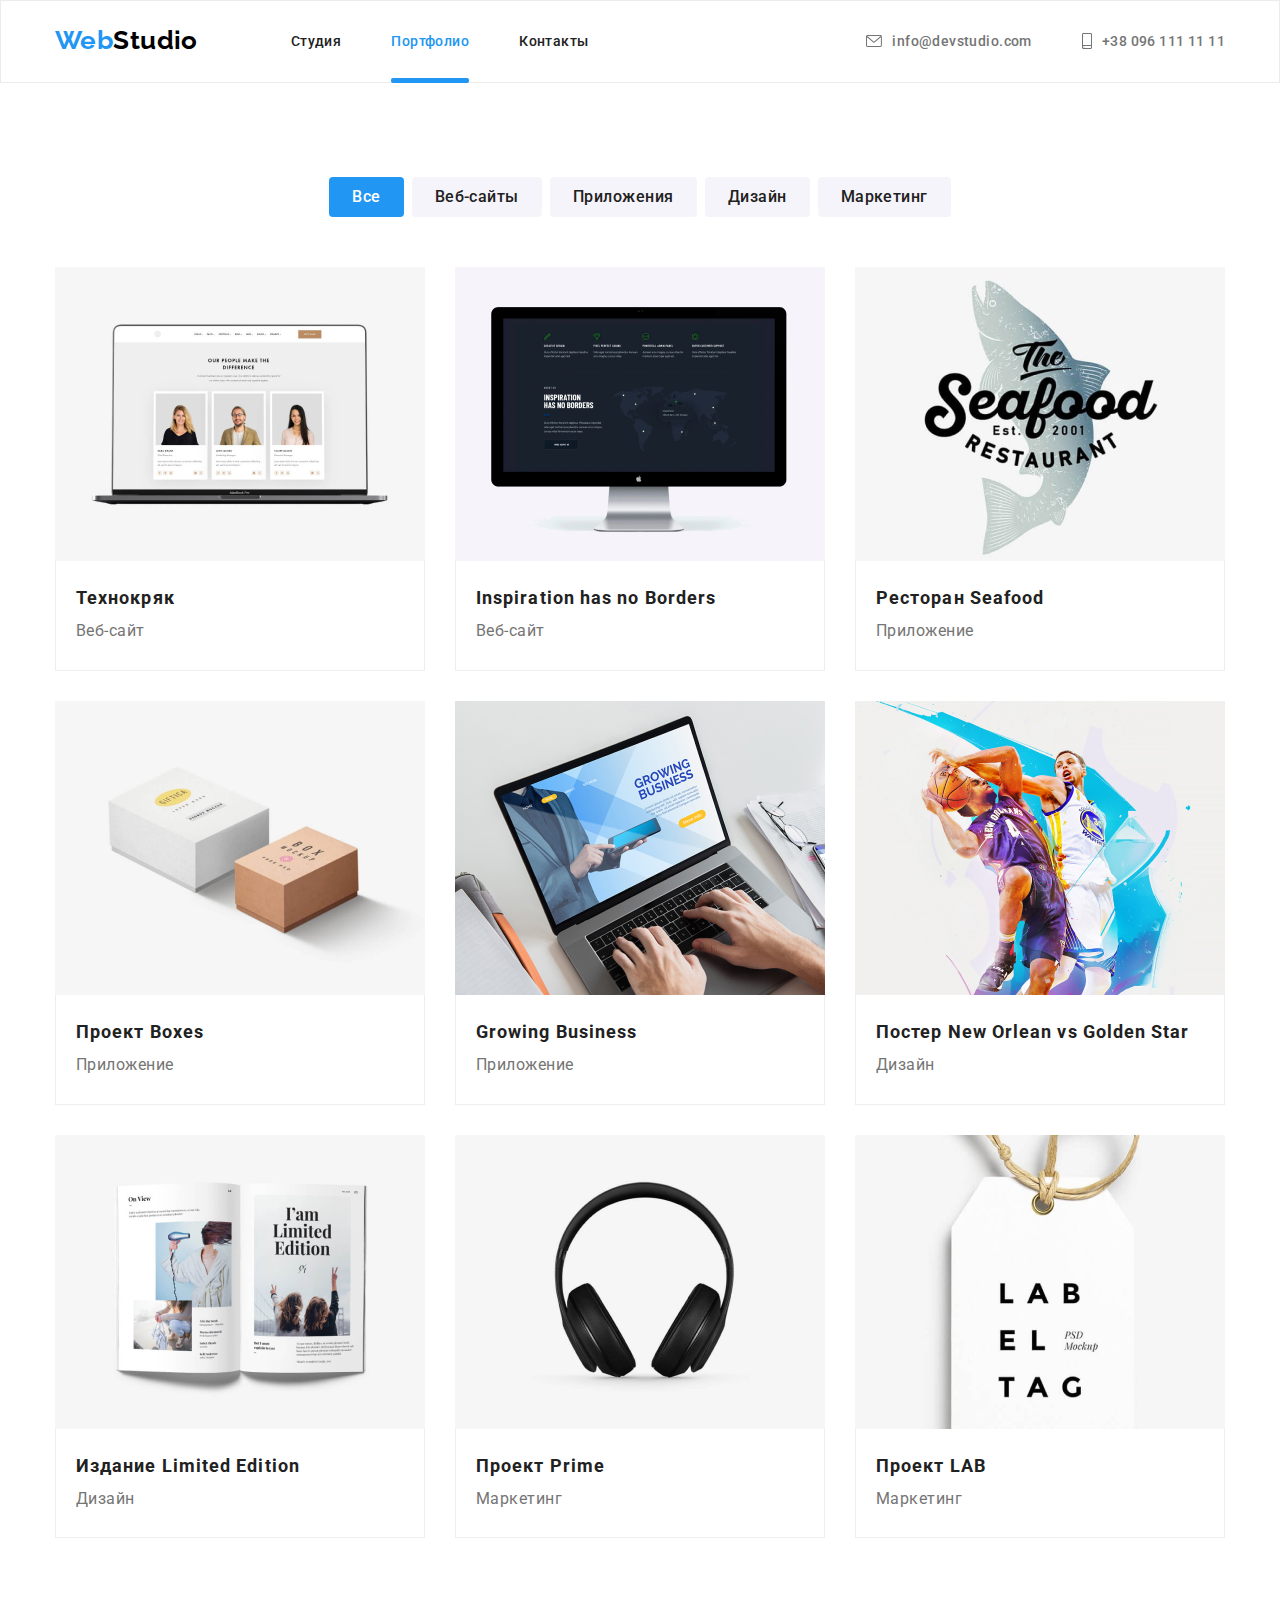
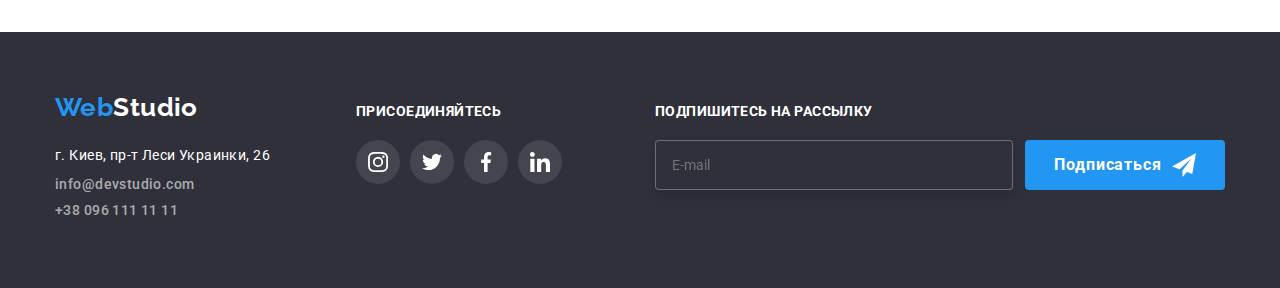
==== commit bb66bbba: "update" ====
--- a/portfolio.html
+++ b/portfolio.html
@@ -285,25 +285,24 @@
                     </li>
                 </ul>
 
-                <div class="mailig">
-                    <p class="mailing-title">
-                        Подпишитесь на рассылку
-                    </p>
-                    <div class="form-field-footer">
-                        <form action="#" class="form-field ">
-                            <label class="" for="footer-email"></label>
-                            <input class="input-footer" id="footer-email" type="email" name="email" placeholder="E-mail">
-                        </form>
-                        <button type="submit" class="but-send">
-                            Подписаться
-                            <svg class="icon-send" width="24" height="24">
-                                <use href="./Img/symbol-defs.svg#icon-icon-send"></use>
-                            </svg>
-                        </button>
-                    </div>
                 
                 </div>
-                
+                    <div class="mailig">
+                        <p class="mailing-title">
+                            Подпишитесь на рассылку
+                        </p>
+                        <div class="form-field-footer">
+                            <form action="#" class="form-field ">
+                                <label class="" for="footer-email"></label>
+                                <input class="input-footer" id="footer-email" type="email" name="email" placeholder="E-mail">
+                            </form>
+                            <button type="submit" class="but-send">
+                                Подписаться
+                                <svg class="icon-send" width="24" height="24">
+                                    <use href="./Img/symbol-defs.svg#icon-icon-send"></use>
+                                </svg>
+                            </button>
+                        </div>
             </div>
         </div>
     </footer>
--- a/CSS/style.css
+++ b/CSS/style.css
@@ -61,6 +61,14 @@
   border: none;
 }
 
+input:-webkit-autofill,
+input:-webkit-autofill:hover,
+input:-webkit-autofill:focus,
+input:-webkit-autofill:active {
+  transition: background-color 5000s ease-in-out 0s;
+  -webkit-box-shadow: 0 0 0px 1000px #fff inset;
+}
+
 .header {
   margin-bottom: 10px;
 }
@@ -679,7 +687,7 @@
 }
 
 .soc-container-footer {
-  margin-right: 93px;
+  margin-right: auto;
 }
 
 .join {
@@ -950,9 +958,9 @@
   margin-bottom: 30px;
 }
 
-.flex-element:nth-child(3n) {
+/* .flex-element:nth-child(3n) {
   margin-right: 0;
-}
+} */
 
 .flex-element:nth-last-child(-n + 3) {
   margin-bottom: 30px;
@@ -1059,6 +1067,7 @@
 
   opacity: 1;
   transition: opacity 250ms var(--timing-function);
+  z-index: 99;
 }
 
 .modal {
@@ -1068,6 +1077,7 @@
 
   width: 528px;
   min-height: 581px;
+  padding-top: 40px;
 
   background: #ffffff;
   box-shadow: 0px 1px 3px rgba(0, 0, 0, 0.12), 0px 1px 1px rgba(0, 0, 0, 0.14),
@@ -1110,10 +1120,6 @@
 .form-field-footer {
   display: flex;
   flex-wrap: nowrap;
-}
-
-.mailig {
-  width: 570px;
 }
 
 .mailing-title {
@@ -1256,7 +1262,6 @@
 
 .modal-title {
   display: inline-block;
-  padding-top: 40px;
 
   font-family: Roboto;
   font-weight: 700;
@@ -1279,6 +1284,7 @@
 .check-label {
   display: flex;
   align-items: center;
+  justify-content: center;
   margin-bottom: 30px;
   cursor: pointer;
 
